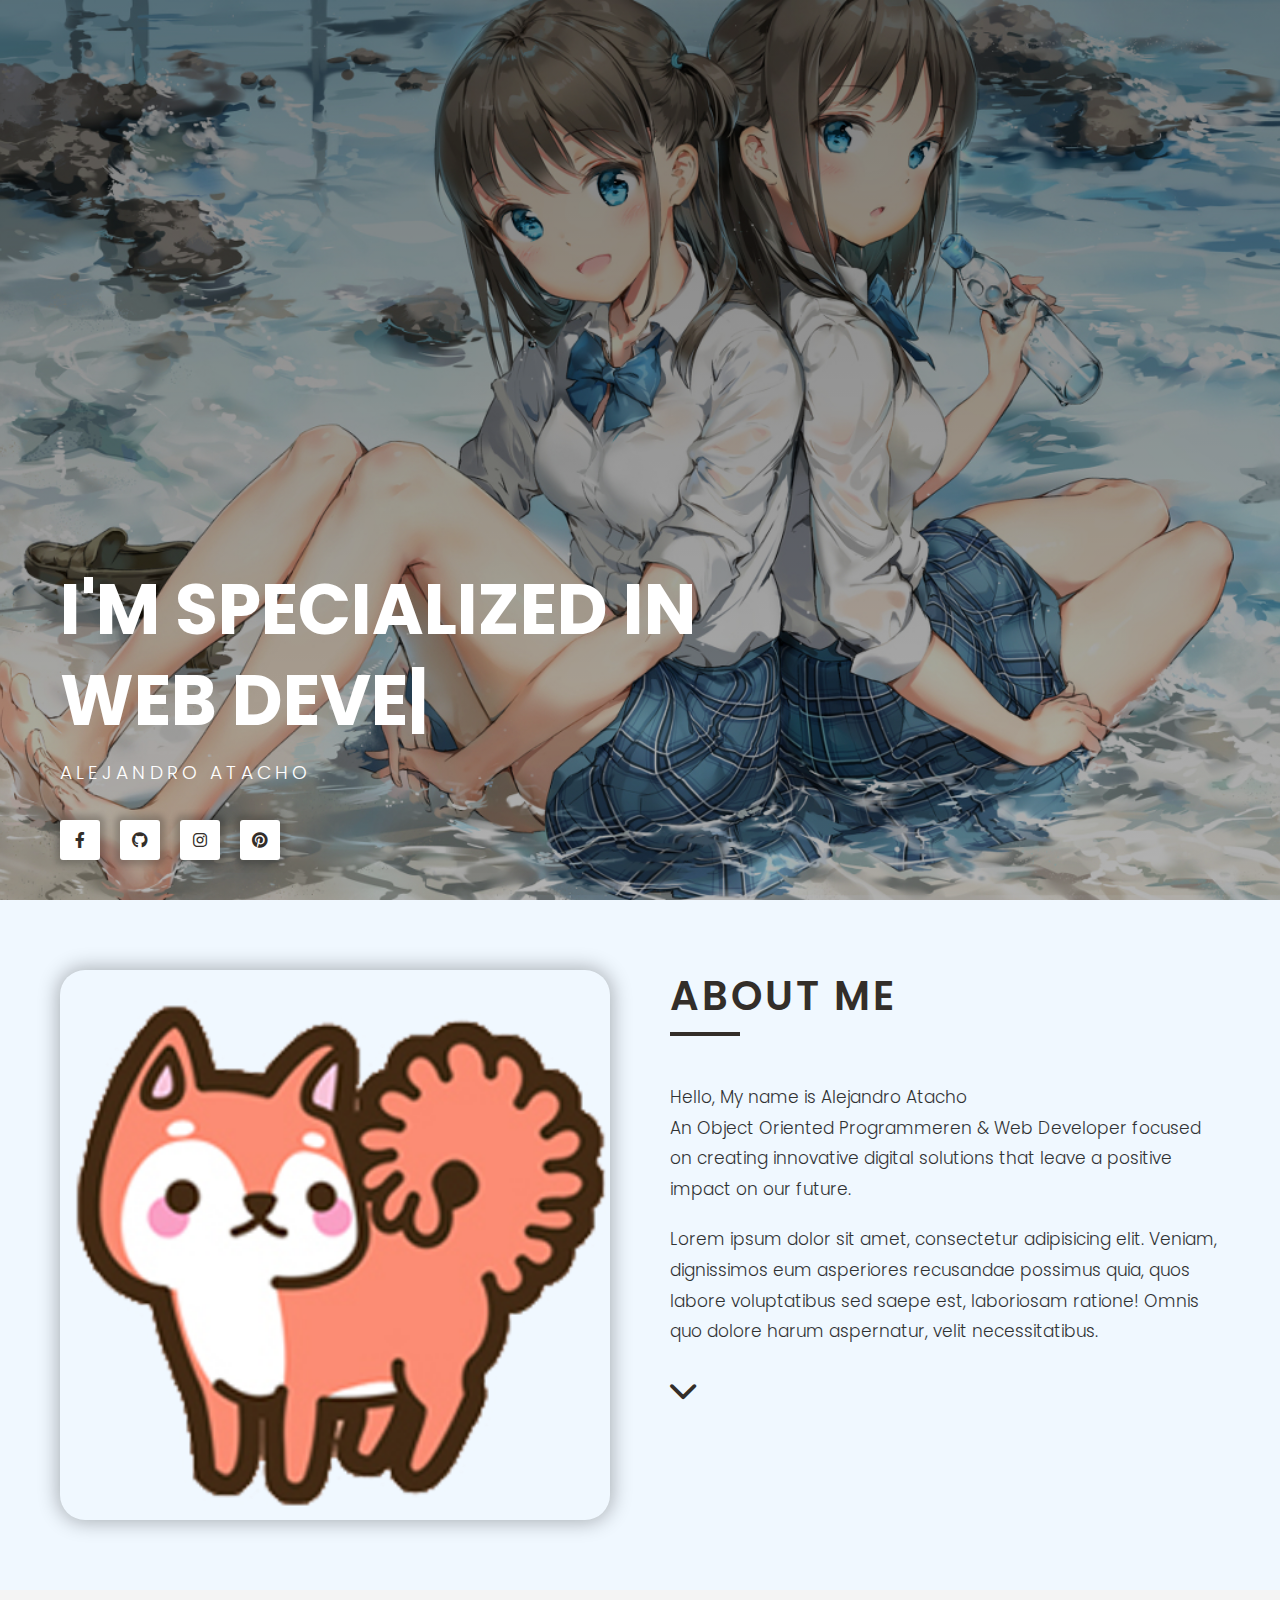
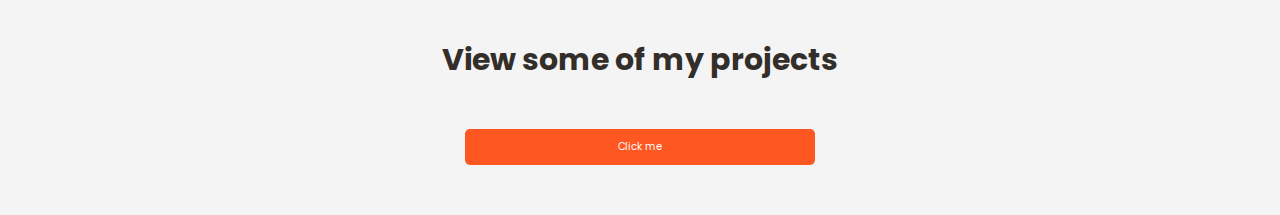
==== index.html @ bd43a451 "update" ====
<!DOCTYPE html>
<html lang="en">
<head>
    <meta charset="UTF-8">
    <meta http-equiv="X-UA-Compatible" content="IE=edge">
    <meta name="viewport" content="width=device-width, initial-scale=1.0">
    <link rel = "stylesheet" href = "views/css/template.css">
    <link rel="stylesheet" href="https://cdnjs.cloudflare.com/ajax/libs/font-awesome/6.0.0/css/all.min.css" integrity="sha512-9usAa10IRO0HhonpyAIVpjrylPvoDwiPUiKdWk5t3PyolY1cOd4DSE0Ga+ri4AuTroPR5aQvXU9xC6qOPnzFeg==" crossorigin="anonymous" referrerpolicy="no-referrer" />    <title>My Portofolio</title>
    <link rel="icon" href="views/media/hinamizawa.png"/>

</head>
<body>
    <style>
        .facebook_icon:hover {
        filter:drop-shadow(10px 10px 4px #4444dd);
        }
    </style>
    <div class="menu">
</div>
    <!-- header -->
    <header id = "header" class = "vh-100 flex">
        <div class = "container">
            <div class = "header-content">
                <h1>I'm specialized in <br><span class = "typewrite" data-loop = "yes" data-speed = "100" data-delay = "2000" data-words = '["Web developing", "Object Oriented Programming", "Python"]'></span></h1>
                <h3>Alejandro Atacho</h3>

                <ul class = "social-links">
                    <li class="facebook_icon">
                        <a href = "#" class = "flex">
                            <i class = "fab fa-facebook-f"></i>
                        </a>
                    </li>
                    <li>
                        <a href = "https://github.com/alejandroatacho" class = "flex">
                            <i class = "fa-brands fa-github"></i>
                        </a>
                    </li>
                    <li>
                        <a href = "#" class = "flex">
                            <i class = "fab fa-instagram"></i>
                        </a>
                    </li>
                    <li>
                        <a href = "#" class = "flex">
                            <i class = "fab fa-pinterest"></i>
                        </a>
                    </li>
                </ul>
            </div>
        </div>
    </header>
    <!-- end of header -->

    <!-- main content -->
    <main>
        <!-- about section -->
        <section id = "about" class = "about py-7">
            <div class = "container">
                <div class = "about-content grid">
                    <div class = "about-left">
                        <img class="about-picture" src= "views/media/hinamizawa.png" alt = "">
                    </div>
                    <div class = "about-right">
                        <div class = "title">
                            <h2>About Me</h2>
                        </div>
                        <p class = "lead">Hello, My name is Alejandro Atacho<br> An Object Oriented Programmeren & Web Developer focused on creating innovative digital solutions that leave a positive impact on our future.</p>

                        <p class = "lead">Lorem ipsum dolor sit amet, consectetur adipisicing elit. Veniam, dignissimos eum asperiores recusandae possimus quia, quos labore voluptatibus sed saepe est, laboriosam ratione! Omnis quo dolore harum aspernatur, velit necessitatibus.</p>
                        <a href = "#work" class = "btn-down">
                            <i class = "fas fa-chevron-down"></i>
                        </a>
                    </div>
                </div>
            </div>
        </section>
        <section id="submodules" class="submodules py-7">
            <div class="container">
                <div class="submodules-content">
                <h2>View some of my projects</h2>
                <div class="submodules-buttons">
                    <a href="views/html/modules/submodule.html" class="btn">Click me</a>
                </div>
                </div>
            </div>
        </section>


    <!-- typewriting js -->
    <script src = "views/js/script.js"></script>
   

</body>
</html>
---- views/css/template.css ----
@import url("https://fonts.googleapis.com/css2?family=Poppins:wght@300;400;500;600;700&display=swap");
:root {
  --transition: all 300ms ease-in-out;
  --dark-color: #332e29;
  --light-color: #fff;
  --bg: #222;
  --var-color_blue: blue;
}

* {
  box-sizing: border-box;
  padding: 0;
  margin: 0;
  outline: 0;
}

html {
  font-size: 10px;
  scroll-behavior: smooth;
}

body {
  font-size: 1.6rem;
  font-family: "Poppins", sans-serif;
  line-height: 1.6;
}

button,
.btn {
  cursor: pointer;
  border: none;
  background: transparent;
}

ul {
  list-style-type: none;
}

a {
  text-decoration: none;
  color: var(--dark-color);
}

img {
  width: 100%;
  display: block;
}

.container {
  max-width: 1200px;
  margin: 0 auto;
  padding: 0 2rem;
}

.vh-100 {
  min-height: 100vh;
}

h1,
h2,
h3 {
  margin-top: 0;
  line-height: 1.3;
  margin-bottom: 2rem;
  color: var(--dark-color);
}

.flex {
  display: flex;
  align-items: center;
  justify-content: center;
}

.py-7 {
  padding: 7rem 0;
}

.grid {
  display: grid;
  grid-template-columns: repeat(1, 1fr);
  gap: 1rem;
}

.lead {
  opacity: 0.8;
  padding: 1rem 0;
  font-size: 1.7rem;
  font-weight: 300;
  line-height: 1.8;
}

/* Custom Scroll Bar */
::-webkit-scrollbar {
  -webkit-appearance: none;
}

::-webkit-scrollbar {
  width: 10px;
}

::-webkit-scrollbar-track {
  background: #ffffff;
  border: 1px solid #ccc;
}

::-webkit-scrollbar-thumb {
  background: #ff5b4a;
  border: 1px solid #eee;
  height: 100px;
  border-radius: 5px;
}

::-webkit-scrollbar-thumb:hover {
  background: blue;
}

/* header */
#header {
  background: linear-gradient(rgba(0, 0, 0, 0.5), rgba(0, 0, 0, 0.3)), url("../media/herobanner.jpg") center/cover no-repeat fixed;
  justify-content: flex-start;
  align-items: flex-end;
}

#header .container {
  width: 100%;
}

.header-content {
  padding-bottom: 4rem;
}

.header-content h1 {
  font-size: 4.5rem;
  margin-bottom: 0;
  text-transform: uppercase;
  color: var(--light-color);
}

.header-content h3 {
  color: var(--light-color);
  font-weight: 300;
  letter-spacing: 4px;
  text-transform: uppercase;
  margin-top: 1.5rem;
}

.social-links {
  display: flex;
  margin-top: 3.5rem;
  gap: 10px;
  position: relative;
}

.social-links ul li {
  list-style: none;
  position: relative;
  width: 80px;
  height: 80px;
  justify-content: center;
  align-items: center;
  cursor: pointer;
  transition: 0.5s;
}

.social-links li a {
  width: 40px;
  height: 40px;
  background-color: var(--light-color);
  margin-right: 1rem;
  border-radius: 0.3rem;
  box-shadow: 0 0 6px 5px rgba(0, 0, 0, 0.2);
  transition: var(--transition);
}

.social-links li a:hover {
  opacity: 0.9;
}

/* about */
.about {
  background-color: aliceblue;
}

.about-left {
  margin-bottom: 4rem;
  overflow: hidden;
  box-shadow: 0 0 20px 2px rgba(0, 0, 0, 0.3);
  border-radius: 25px;
}

.about-picture {
  transition: 1s;
}

.about-picture:hover {
  transform: scale(1.3);
  z-index: 2;
  transition: 1.8s;
}

/* button down and title -reusable */
.btn-down {
  font-size: 3rem;
  display: inline-block;
  margin-top: 1rem;
  transition: var(--transition);
}

.btn-down:hover {
  opacity: 0.8;
  transform: translateY(5px);
}

.btn-down-white {
  color: var(--light-color);
}

.title {
  margin-bottom: 5rem;
}

.title h2 {
  text-transform: uppercase;
  letter-spacing: 3px;
  font-weight: 600;
  position: relative;
}

.title h2::after {
  position: absolute;
  content: "";
  top: 120%;
  left: 0;
  width: 70px;
  height: 4px;
  background-color: var(--dark-color);
}

@media (min-width: 576px) {
  .title h2 {
    font-size: 4rem;
  }
  .work-bottom {
    grid-template-columns: repeat(4, 1fr);
  }
  .portfolio-grid {
    grid-template-columns: repeat(2, 1fr);
  }
  .portfolio-grid > div {
    height: 300px;
    overflow: hidden;
  }
  .portfolio-grid > div img {
    height: 100%;
    -o-object-fit: cover;
       object-fit: cover;
  }
  .contact-left form .form-control {
    max-width: 500px;
  }
  .footer-content ul {
    flex-direction: row;
  }
}
@media (min-width: 768px) {
  .header-content h1 {
    font-size: 7rem;
  }
  .about-content,
  .work-top {
    grid-template-columns: repeat(2, 1fr);
    -moz-column-gap: 6rem;
         column-gap: 6rem;
    row-gap: 0;
  }
  .about-left {
    margin-bottom: 0;
  }
  .contact-content {
    flex-direction: row;
  }
  .contact-right {
    padding-left: 3rem;
    width: 50%;
  }
  .contact-left {
    width: 50%;
  }
  .insta-grid {
    grid-template-columns: repeat(2, 1fr);
  }
}
.submodules {
  background-color: #f4f4f4;
  padding: 50px 0;
}
.submodules h2 {
  font-size: 3rem;
  text-align: center;
  margin-bottom: 50px;
}
.submodules .submodules-buttons {
  display: flex;
  justify-content: center;
  align-items: center;
}
.submodules .submodules-buttons .btn {
  background-color: #ff5722;
  color: #fff;
  border: none;
  padding: 10px 20px;
  border-radius: 5px;
  font-size: 1rem;
  transition: background-color 0.2s ease;
  width: 350px;
  height: auto;
  max-height: 100%;
  background-image: url("path/to/image");
  background-size: cover;
  background-position: center;
  text-align: center;
  display: flex;
  justify-content: center;
  align-items: center;
  text-decoration: none;
}
.submodules .submodules-buttons .btn:hover {
  background-color: #ee3900;
}/*# sourceMappingURL=template.css.map */
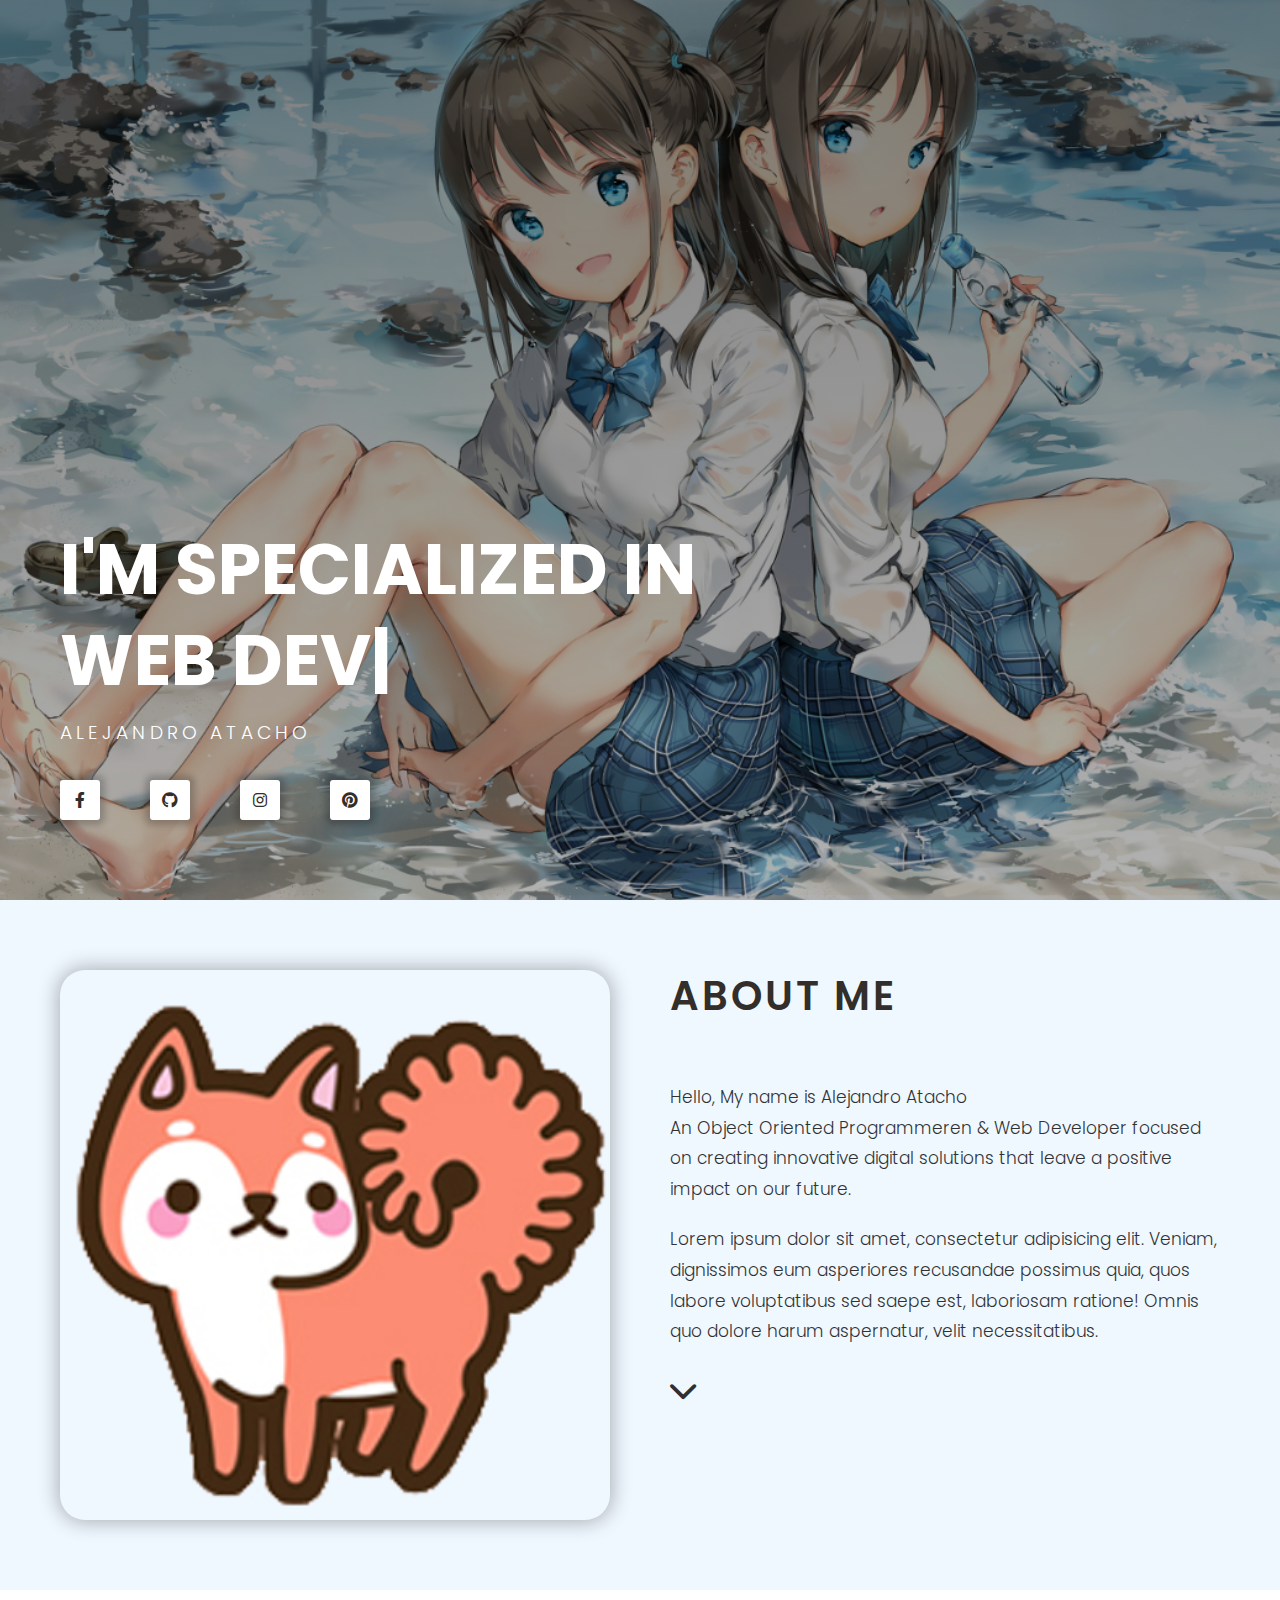
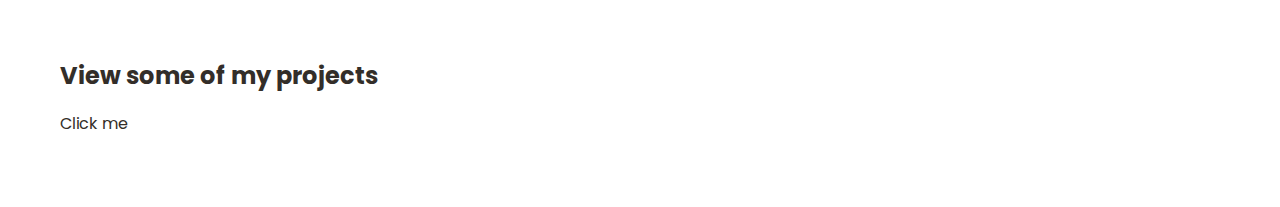
==== commit df92386f: "Update" ====
--- a/index.html
+++ b/index.html
@@ -21,7 +21,7 @@
     <header id = "header" class = "vh-100 flex">
         <div class = "container">
             <div class = "header-content">
-                <h1>I'm specialized in <br><span class = "typewrite" data-loop = "yes" data-speed = "100" data-delay = "2000" data-words = '["Web developing", "Object Oriented Programming", "Python"]'></span></h1>
+                <h1>I'm specialized in <br><span class = "typewrite" data-loop = "yes" data-speed = "100" data-delay = "2000" data-words = '["Web developing", "Object Oriented Programming", "Creating Shell Scripts"]'></span></h1>
                 <h3>Alejandro Atacho</h3>
 
                 <ul class = "social-links">
--- a/views/css/template.css
+++ b/views/css/template.css
@@ -5,6 +5,8 @@
   --light-color: #fff;
   --bg: #222;
   --var-color_blue: blue;
+  --submodules-bg-color: #f4f4f4;
+  --accent-color: #ff5722;
 }
 
 * {
@@ -151,7 +153,7 @@
   position: relative;
 }
 
-.social-links ul li {
+ul li {
   list-style: none;
   position: relative;
   width: 80px;
@@ -162,7 +164,7 @@
   transition: 0.5s;
 }
 
-.social-links li a {
+li a {
   width: 40px;
   height: 40px;
   background-color: var(--light-color);
@@ -172,7 +174,7 @@
   transition: var(--transition);
 }
 
-.social-links li a:hover {
+li a:hover {
   opacity: 0.9;
 }
 
@@ -198,7 +200,7 @@
   transition: 1.8s;
 }
 
-/* button down and title -reusable */
+/* button down and title - reusable */
 .btn-down {
   font-size: 3rem;
   display: inline-block;
@@ -218,15 +220,13 @@
 .title {
   margin-bottom: 5rem;
 }
-
 .title h2 {
   text-transform: uppercase;
   letter-spacing: 3px;
   font-weight: 600;
   position: relative;
 }
-
-.title h2::after {
+css Copy code .title h2::after {
   position: absolute;
   content: "";
   top: 120%;
@@ -290,40 +290,140 @@
     grid-template-columns: repeat(2, 1fr);
   }
 }
-.submodules {
-  background-color: #f4f4f4;
-  padding: 50px 0;
-}
-.submodules h2 {
-  font-size: 3rem;
-  text-align: center;
-  margin-bottom: 50px;
-}
-.submodules .submodules-buttons {
+img {
+  max-width: 100%;
+}
+
+.insta-grid-item {
+  position: relative;
+  overflow: hidden;
+}
+css Copy code .insta-grid-item:hover .insta-overlay {
+  opacity: 1;
+  transform: translateY(0);
+}
+.insta-grid-item .insta-overlay {
+  position: absolute;
+  top: 0;
+  left: 0;
+  width: 100%;
+  height: 100%;
+  background-color: rgba(0, 0, 0, 0.7);
   display: flex;
+  align-items: center;
   justify-content: center;
-  align-items: center;
-}
-.submodules .submodules-buttons .btn {
-  background-color: #ff5722;
+  flex-direction: column;
+  opacity: 0;
+  transform: translateY(-100%);
+  transition: all 0.3s ease-in-out;
+}
+.insta-grid-item .insta-overlay h3 {
   color: #fff;
+  font-size: 2rem;
+  margin-bottom: 1rem;
+  text-transform: uppercase;
+  letter-spacing: 2px;
+}
+.insta-grid-item .insta-overlay .btn {
+  background-color: #fff;
+  color: #ff5722;
   border: none;
   padding: 10px 20px;
   border-radius: 5px;
   font-size: 1rem;
   transition: background-color 0.2s ease;
-  width: 350px;
-  height: auto;
-  max-height: 100%;
-  background-image: url("path/to/image");
-  background-size: cover;
-  background-position: center;
   text-align: center;
+  text-decoration: none;
+  margin-top: 1rem;
+}
+.insta-grid-item .insta-overlay .btn:hover {
+  background-color: #ff5722;
+  color: #fff;
+}
+
+/* form */
+.contact-form {
   display: flex;
+  flex-direction: column;
+  align-items: center;
   justify-content: center;
+  margin: 0 auto;
+  width: 100%;
+  max-width: 600px;
+  padding: 4rem 2rem;
+}
+.contact-form .form-control {
+  width: 100%;
+  border: none;
+  background-color: var(--light-color);
+  color: var(--dark-color);
+  padding: 1rem;
+  margin-bottom: 1.5rem;
+  border-radius: 0.5rem;
+  font-size: 1.6rem;
+}
+css Copy code .contact-form .form-control:focus {
+  outline: none;
+  box-shadow: 0px 0px 5px #ff5b4a;
+}
+.contact-form .form-control-textarea {
+  height: 200px;
+}
+.contact-form .submit-btn {
+  background-color: #ff5b4a;
+  color: var(--light-color);
+  border: none;
+  padding: 1rem 3rem;
+  border-radius: 5rem;
+  font-size: 1.6rem;
+  text-transform: uppercase;
+  letter-spacing: 2px;
+  transition: var(--transition);
+  cursor: pointer;
+  margin-top: 1rem;
+}
+css Copy code .contact-form .submit-btn:hover {
+  opacity: 0.8;
+  transform: translateY(-5px);
+}
+
+/* footer */
+.footer {
+  background-color: var(--dark-color);
+  padding: 5rem 0;
+  color: var(--light-color);
+}
+.footer .footer-content {
+  display: flex;
+  justify-content: space-between;
   align-items: center;
-  text-decoration: none;
-}
-.submodules .submodules-buttons .btn:hover {
-  background-color: #ee3900;
+  flex-wrap: wrap;
+  gap: 2rem;
+}
+.footer .footer-logo {
+  font-size: 3rem;
+  text-transform: uppercase;
+  letter-spacing: 3px;
+  font-weight: 600;
+}
+.footer .footer-content p {
+  opacity: 0.8;
+  margin-bottom: 1rem;
+}
+.footer .footer-content ul li {
+  margin: 0 10px;
+}
+.footer .footer-content ul li a {
+  font-size: 2rem;
+}
+.footer .footer-bottom {
+  background-color: var(--bg);
+  padding: 2rem 0;
+  text-align: center;
+}
+.footer .footer-bottom p {
+  color: var(--light-color);
+  font-size: 1.5rem;
+  opacity: 0.6;
+  margin-top: 1rem;
 }/*# sourceMappingURL=template.css.map */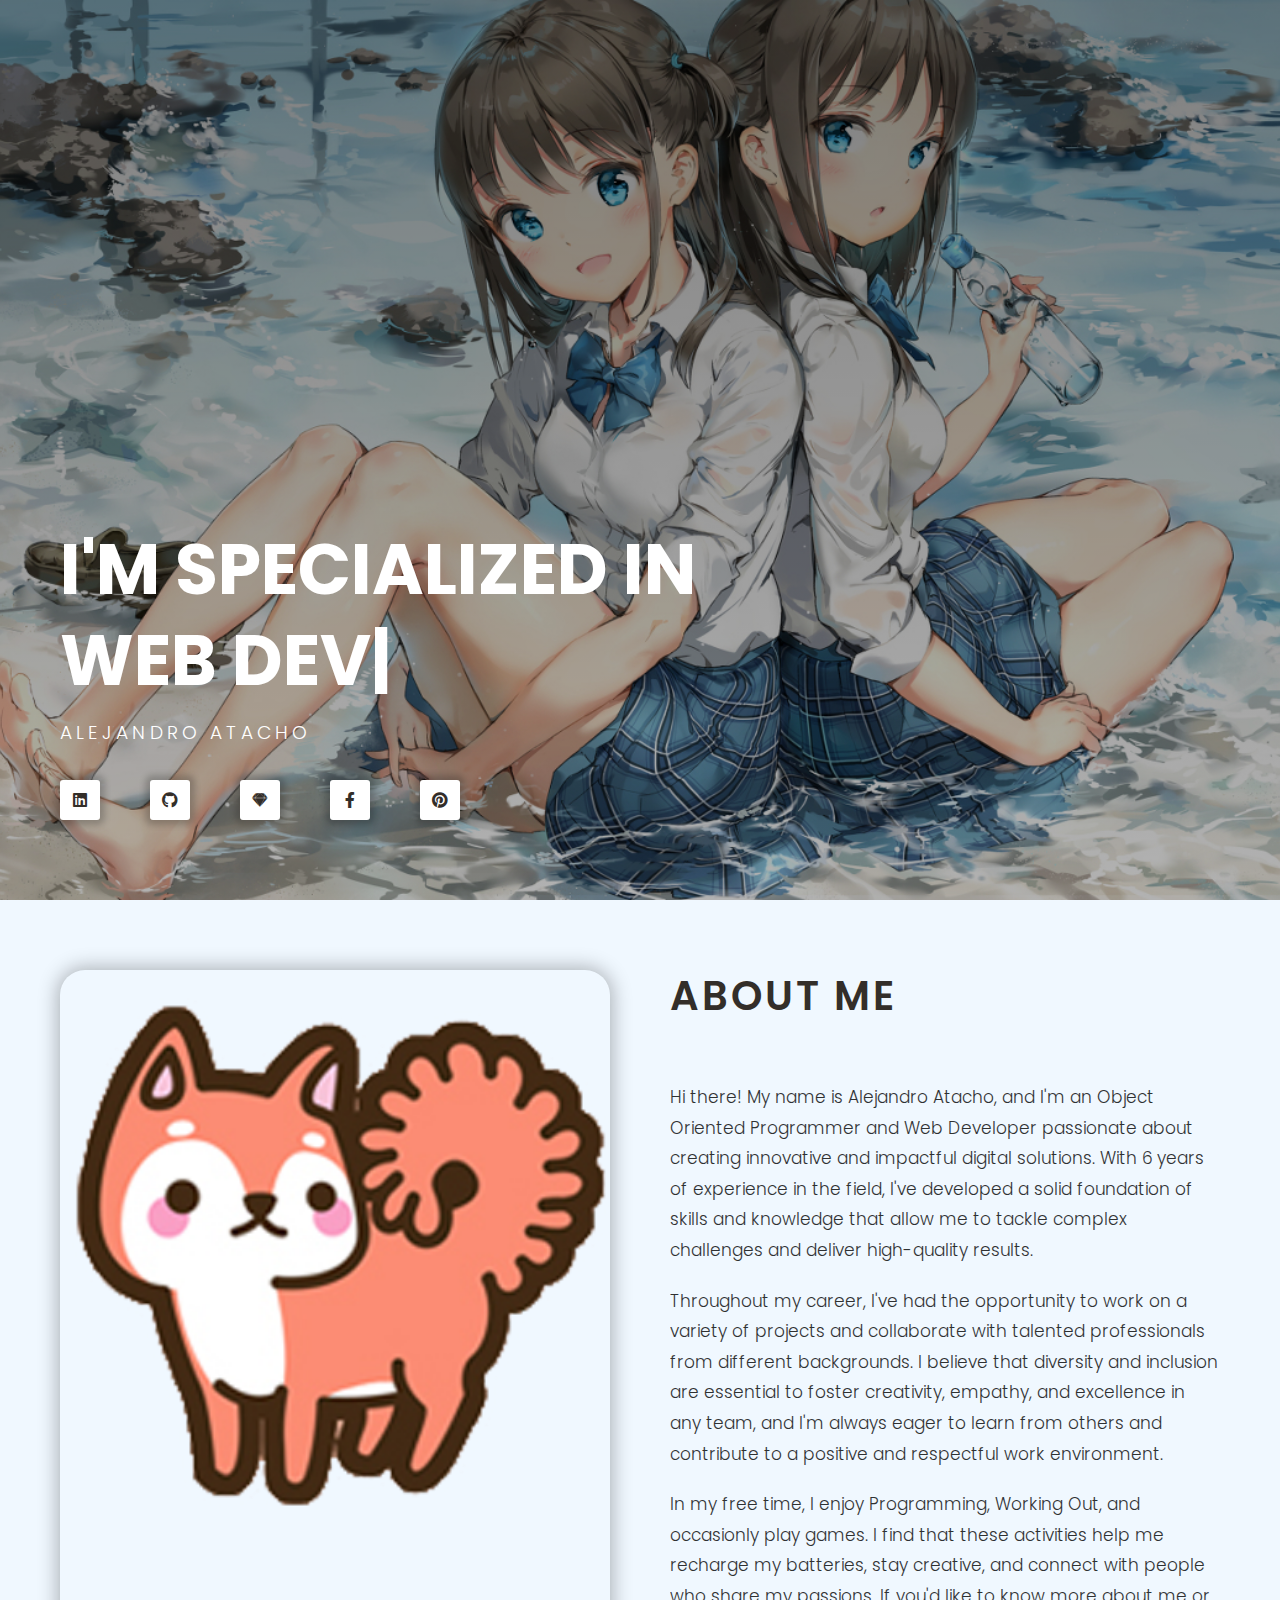
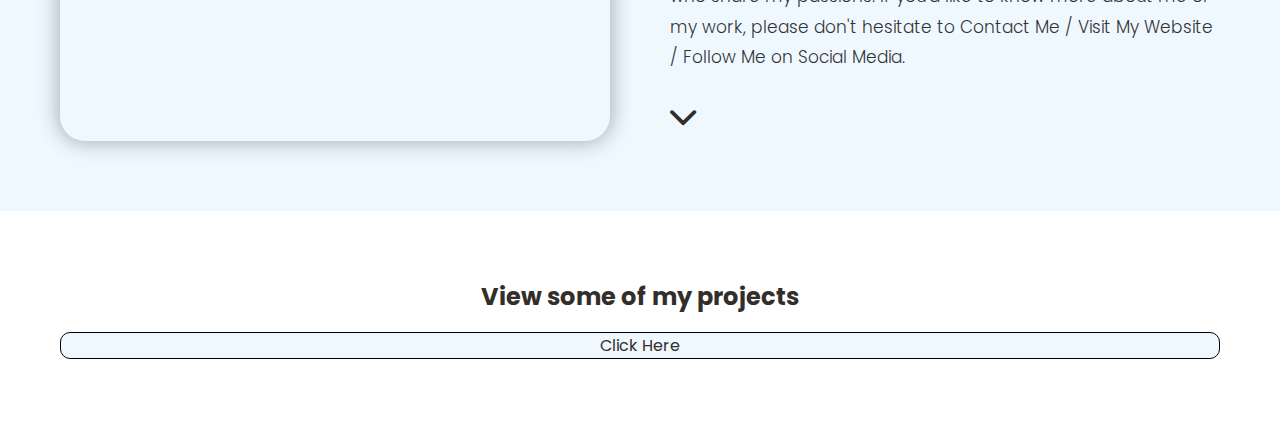
==== commit c8598772: "Update index.html" ====
--- a/index.html
+++ b/index.html
@@ -25,23 +25,30 @@
                 <h3>Alejandro Atacho</h3>
 
                 <ul class = "social-links">
-                    <li class="facebook_icon">
-                        <a href = "#" class = "flex">
-                            <i class = "fab fa-facebook-f"></i>
+                     <li>
+                        <a href = "https://www.linkedin.com/in/alejandro-atacho-a0ab97107/" class = "flex">
+                            <i class = "fab fa-linkedin"></i>
                         </a>
                     </li>
+
                     <li>
                         <a href = "https://github.com/alejandroatacho" class = "flex">
                             <i class = "fa-brands fa-github"></i>
                         </a>
                     </li>
                     <li>
-                        <a href = "#" class = "flex">
-                            <i class = "fab fa-instagram"></i>
+                        <a href = "Lottery-Js-UI/menu.html" class = "flex">
+                            <i class = "fa-brands fa-sketch"></i>
                         </a>
                     </li>
+                     <li class="facebook_icon">
+                        <a href = "https://www.facebook.com/Alex.Atacho/" class = "flex">
+                            <i class = "fab fa-facebook-f"></i>
+                        </a>
+                    </li>
+                   
                     <li>
-                        <a href = "#" class = "flex">
+                        <a href = "https://nl.pinterest.com/DeepSeaSound/" class = "flex">
                             <i class = "fab fa-pinterest"></i>
                         </a>
                     </li>
@@ -64,9 +71,9 @@
                         <div class = "title">
                             <h2>About Me</h2>
                         </div>
-                        <p class = "lead">Hello, My name is Alejandro Atacho<br> An Object Oriented Programmeren & Web Developer focused on creating innovative digital solutions that leave a positive impact on our future.</p>
-
-                        <p class = "lead">Lorem ipsum dolor sit amet, consectetur adipisicing elit. Veniam, dignissimos eum asperiores recusandae possimus quia, quos labore voluptatibus sed saepe est, laboriosam ratione! Omnis quo dolore harum aspernatur, velit necessitatibus.</p>
+                          <p class="lead">Hi there! My name is Alejandro Atacho, and I'm an Object Oriented Programmer and Web Developer passionate about creating innovative and impactful digital solutions. With 6 years of experience in the field, I've developed a solid foundation of skills and knowledge that allow me to tackle complex challenges and deliver high-quality results.</p>
+        <p class="lead">Throughout my career, I've had the opportunity to work on a variety of projects and collaborate with talented professionals from different backgrounds. I believe that diversity and inclusion are essential to foster creativity, empathy, and excellence in any team, and I'm always eager to learn from others and contribute to a positive and respectful work environment.</p>
+        <p class="lead">In my free time, I enjoy Programming, Working Out, and occasionly play games. I find that these activities help me recharge my batteries, stay creative, and connect with people who share my passions. If you'd like to know more about me or my work, please don't hesitate to Contact Me / Visit My Website / Follow Me on Social Media.</p>
                         <a href = "#work" class = "btn-down">
                             <i class = "fas fa-chevron-down"></i>
                         </a>
@@ -76,10 +83,10 @@
         </section>
         <section id="submodules" class="submodules py-7">
             <div class="container">
-                <div class="submodules-content">
+                <div class="submodules-content" style="justify-content: center;text-align: center;">
                 <h2>View some of my projects</h2>
-                <div class="submodules-buttons">
-                    <a href="views/html/modules/submodule.html" class="btn">Click me</a>
+                <div class="submodules-buttons" style="border:solid 1px;background-color:aliceblue;border-radius:10px;height:auto;width:100%;">
+                    <a href="views/html/modules/submodule.html" class="btn" >Click Here</a>
                 </div>
                 </div>
             </div>
@@ -90,5 +97,5 @@
     <script src = "views/js/script.js"></script>
    
 
-</body>
+    </body>
 </html>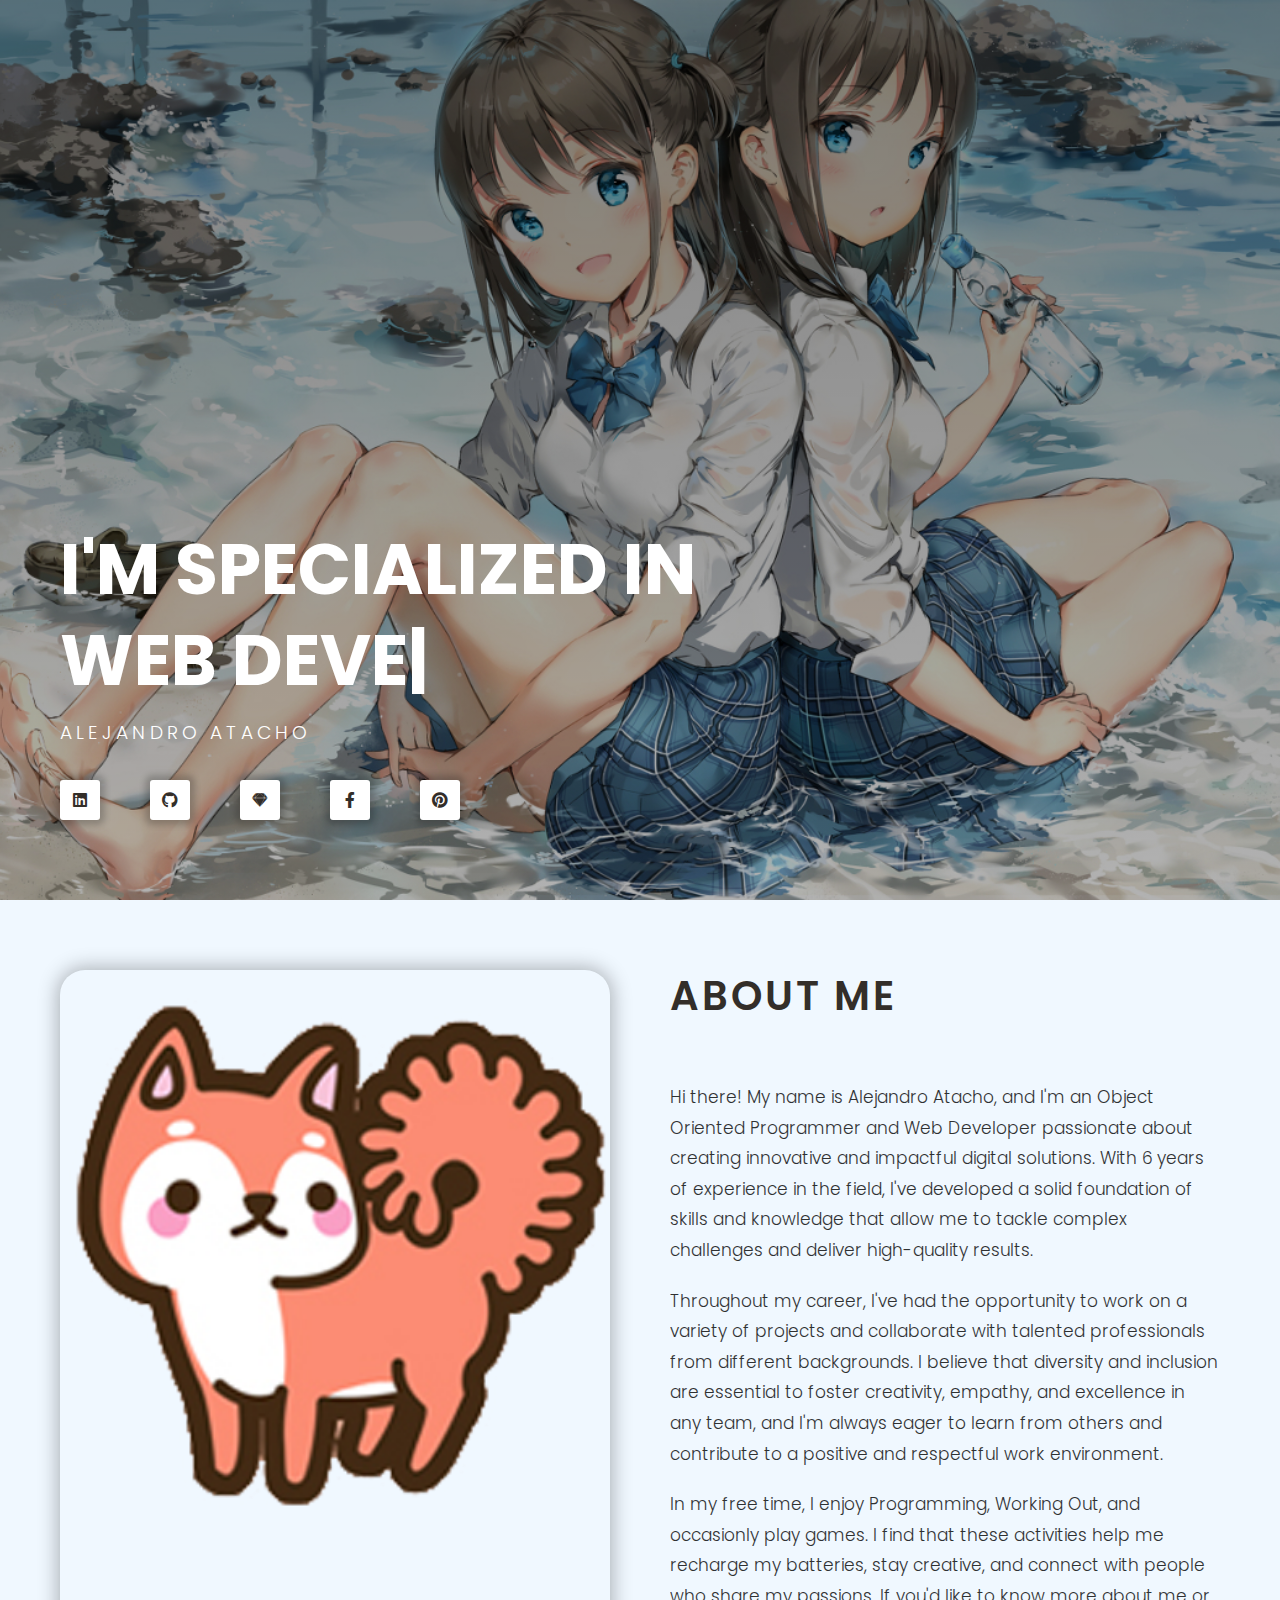
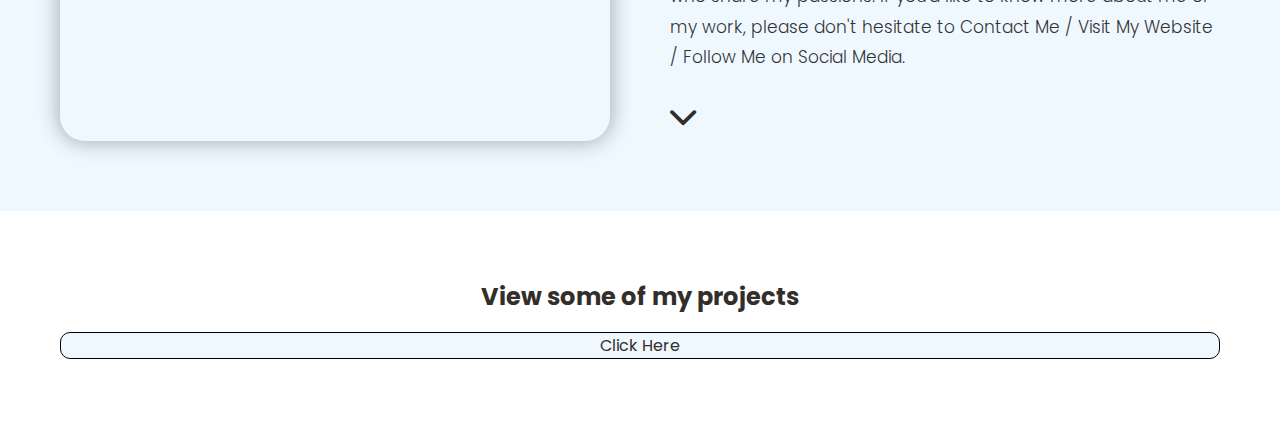
==== commit eb65c672: "Update index.html" ====
--- a/index.html
+++ b/index.html
@@ -26,29 +26,29 @@
 
                 <ul class = "social-links">
                      <li>
-                        <a href = "https://www.linkedin.com/in/alejandro-atacho-a0ab97107/" class = "flex">
+                        <a href = "https://www.linkedin.com/in/alejandro-atacho-a0ab97107/" class = "flex" target="_blank">
                             <i class = "fab fa-linkedin"></i>
                         </a>
                     </li>
 
                     <li>
-                        <a href = "https://github.com/alejandroatacho" class = "flex">
+                        <a href = "https://github.com/alejandroatacho" class = "flex" target="_blank">
                             <i class = "fa-brands fa-github"></i>
                         </a>
                     </li>
                     <li>
-                        <a href = "Lottery-Js-UI/menu.html" class = "flex">
+                        <a href = "views/html/modules/submodule.html" class = "flex" target="_blank">
                             <i class = "fa-brands fa-sketch"></i>
                         </a>
                     </li>
                      <li class="facebook_icon">
-                        <a href = "https://www.facebook.com/Alex.Atacho/" class = "flex">
+                        <a href = "https://www.facebook.com/Alex.Atacho/" class = "flex" target="_blank">
                             <i class = "fab fa-facebook-f"></i>
                         </a>
                     </li>
                    
                     <li>
-                        <a href = "https://nl.pinterest.com/DeepSeaSound/" class = "flex">
+                        <a href = "https://nl.pinterest.com/DeepSeaSound/" class = "flex" target="_blank">
                             <i class = "fab fa-pinterest"></i>
                         </a>
                     </li>
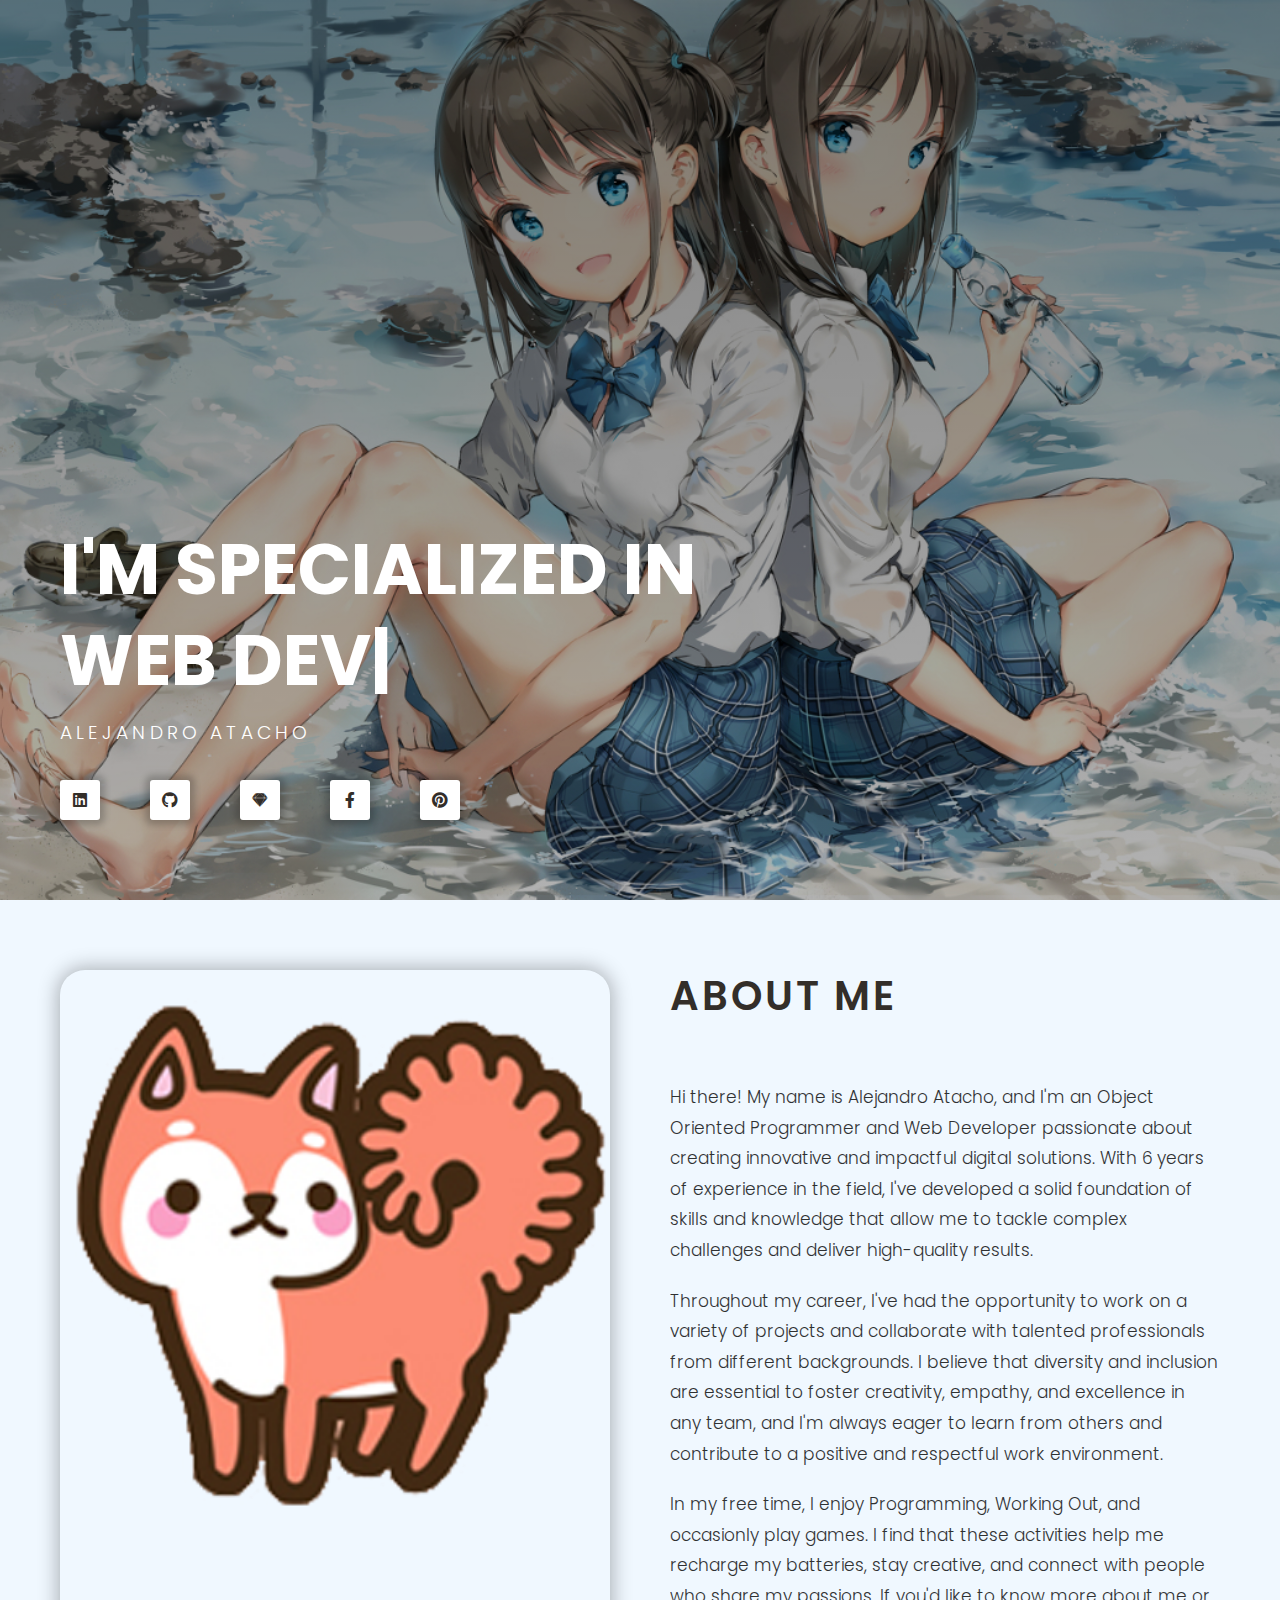
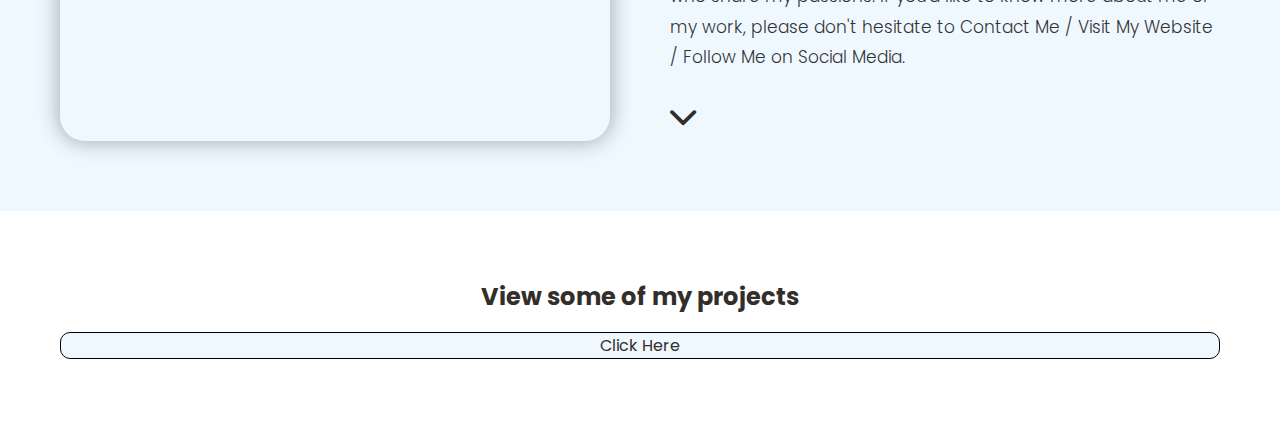
==== commit a7f0f724: "update fix title" ====
--- a/index.html
+++ b/index.html
@@ -5,11 +5,13 @@
     <meta http-equiv="X-UA-Compatible" content="IE=edge">
     <meta name="viewport" content="width=device-width, initial-scale=1.0">
     <link rel = "stylesheet" href = "views/css/template.css">
-    <link rel="stylesheet" href="https://cdnjs.cloudflare.com/ajax/libs/font-awesome/6.0.0/css/all.min.css" integrity="sha512-9usAa10IRO0HhonpyAIVpjrylPvoDwiPUiKdWk5t3PyolY1cOd4DSE0Ga+ri4AuTroPR5aQvXU9xC6qOPnzFeg==" crossorigin="anonymous" referrerpolicy="no-referrer" />    <title>My Portofolio</title>
+    <link rel="stylesheet" href="https://cdnjs.cloudflare.com/ajax/libs/font-awesome/6.0.0/css/all.min.css" integrity="sha512-9usAa10IRO0HhonpyAIVpjrylPvoDwiPUiKdWk5t3PyolY1cOd4DSE0Ga+ri4AuTroPR5aQvXU9xC6qOPnzFeg==" crossorigin="anonymous" referrerpolicy="no-referrer" />    
+    <title>My Portfolio</title>
     <link rel="icon" href="views/media/hinamizawa.png"/>
 
 </head>
 <body>
+    <!-- add other icons too when I got time, and on logged_in.html -->
     <style>
         .facebook_icon:hover {
         filter:drop-shadow(10px 10px 4px #4444dd);
@@ -17,6 +19,8 @@
     </style>
     <div class="menu">
 </div>
+<a href="views/html/login.html" id="login-button"><i class = "fas fa-heart"></i></a>
+
     <!-- header -->
     <header id = "header" class = "vh-100 flex">
         <div class = "container">
--- a/views/css/template.css
+++ b/views/css/template.css
@@ -387,6 +387,22 @@
   transform: translateY(-5px);
 }
 
+/*Logged in page*/
+.menu_logged_in {
+  background-color: greenyellow;
+}
+.menu_logged_in div {
+  display: flex;
+  justify-content: center;
+  align-items: center;
+}
+.menu_logged_in div p {
+  color: aliceblue;
+  text-shadow: 1px 1px 1px #332e29;
+  font-size: 20px;
+  font-weight: bold;
+}
+
 /* footer */
 .footer {
   background-color: var(--dark-color);
@@ -426,4 +442,62 @@
   font-size: 1.5rem;
   opacity: 0.6;
   margin-top: 1rem;
+}
+
+/* Calendar */
+.calendar {
+  background-color: #f2f2f2;
+  padding: 20px;
+  border-radius: 10px;
+  width: 80%;
+  margin: 0 auto;
+  box-shadow: 0px 0px 10px #888888;
+}
+.calendar h2 {
+  text-align: center;
+  margin-bottom: 20px;
+}
+.calendar .calendar-header {
+  display: flex;
+  justify-content: space-between;
+  align-items: center;
+  margin-bottom: 20px;
+}
+.calendar .calendar-header i {
+  cursor: pointer;
+  font-size: 20px;
+}
+.calendar table {
+  width: 100%;
+  border-collapse: collapse;
+}
+.calendar table tr:first-child {
+  text-align: center;
+  font-weight: bold;
+}
+.calendar table tr td {
+  border: 1px solid #ccc;
+  padding: 10px;
+  text-align: center;
+  vertical-align: middle;
+}
+
+.highlighted-day {
+  background-color: greenyellow;
+}
+
+#login-button {
+  position: absolute;
+  top: 20px;
+  right: 20px;
+  z-index: 9999; /* set a high value */
+  color: transparent;
+  background-color: transparent;
+  border: none;
+  font-size: 16px;
+}
+
+#login-button:focus {
+  color: #a22929;
+  background-color: transparent;
 }/*# sourceMappingURL=template.css.map */